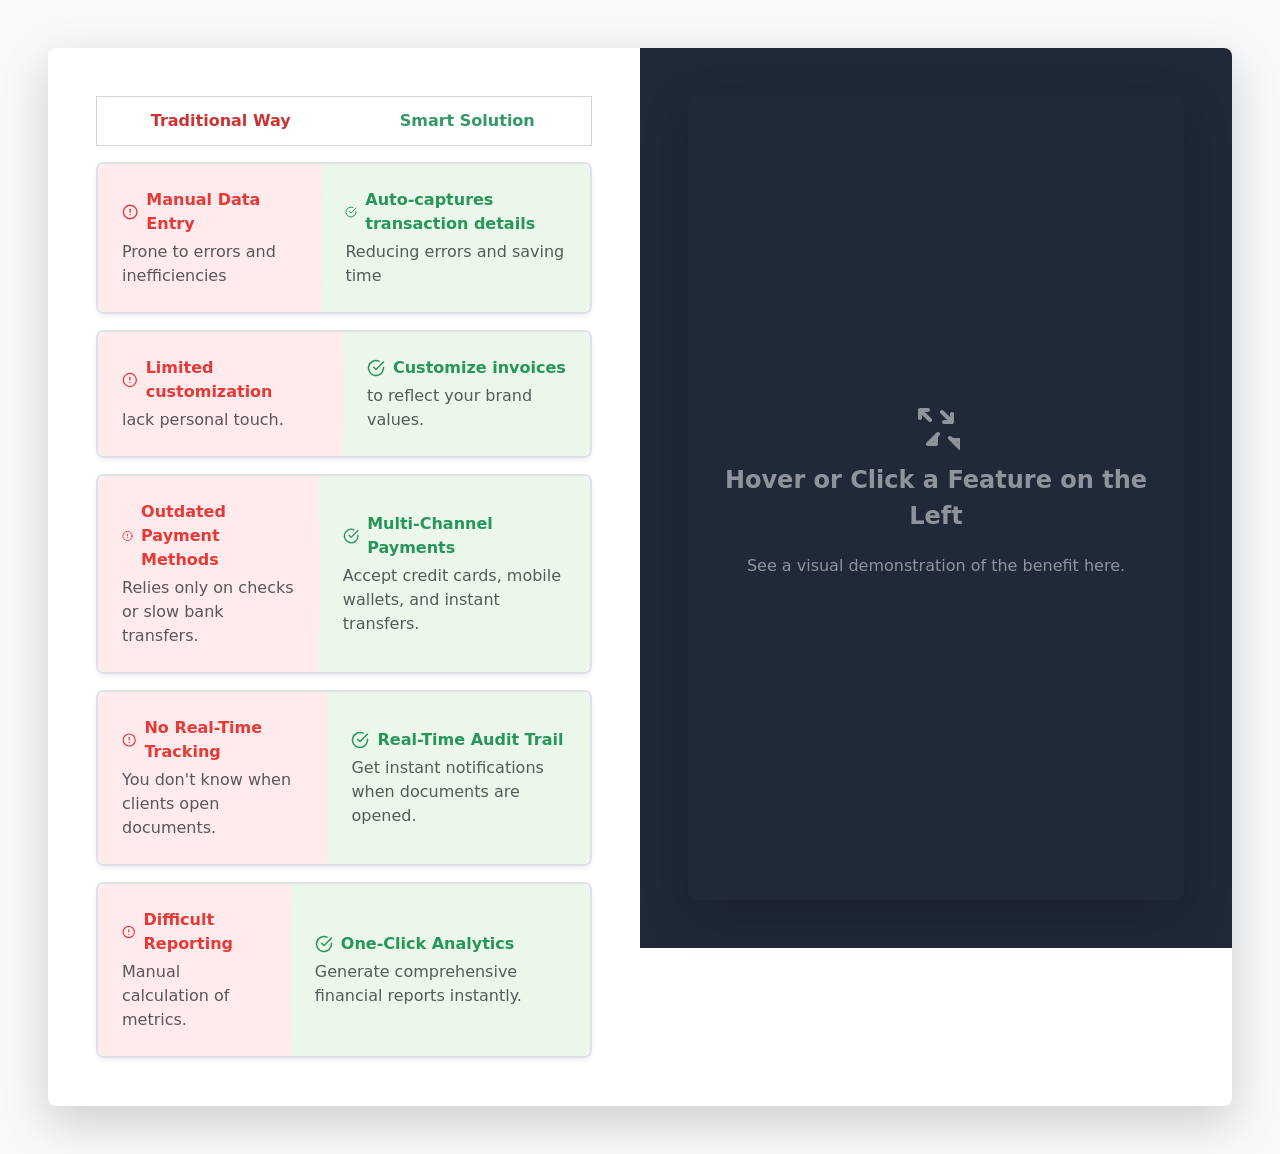
==== test.html @ e19987f1 "Section update" ====
<!DOCTYPE html>
<html lang="en">
<head>
    <meta charset="UTF-8">
    <meta name="viewport" content="width=device-width, initial-scale=1.0">
    <title>Dynamic Feature Comparison Layout (BS5 - Minimized JS)</title>
    <!-- Load Bootstrap 5 CSS -->
    <link href="https://cdn.jsdelivr.net/npm/bootstrap@5.3.3/dist/css/bootstrap.min.css" rel="stylesheet" xintegrity="sha384-QWTKZyjpPEjISv5WaRU9OFeRpok6YctnYmDr5pNlyT2bRjXh0JMhjY6hW+ALEwIH" crossorigin="anonymous">
    
    <style>
        /* Custom Colors & Structure Variables */
        :root {
            --header-red: #CC3333;
            --header-green: #339966;
            --bg-red-light: #FFEBEB; 
            --bg-green-light: #EBF7EB;
            --icon-red: #E83939;
            --icon-green: #289658;
            --dark-bg: #1f2937;
            --light-bg: #f3f4f6;
            --max-width-7xl: 1280px;
            --default-border-color: #d1d5db; /* Gray 300 equivalent */
        }

        /* Applying custom global background and max width */
        body { background-color: var(--light-bg); }
        .max-width-7xl { max-width: var(--max-width-7xl); }
        .bg-dark-bg { background-color: var(--dark-bg) !important; }
        .text-header-red { color: var(--header-red); }
        .text-header-green { color: var(--header-green); }
        .bg-bg-red-light { background-color: var(--bg-red-light) !important; }
        .bg-bg-green-light { background-color: var(--bg-green-light) !important; }
        .icon-small-red { color: var(--icon-red); }
        .icon-small-green { color: var(--icon-green); }

        /* --- Row Item Styling (CSS handles all hover effects) --- */
        .row-item {
            transition: all 0.2s ease-in-out;
            cursor: pointer;
            border-radius: 0.5rem; 
            border-color: var(--default-border-color);
            border-width: 2px !important;
            box-shadow: 0 0.125rem 0.25rem rgba(0, 0, 0, 0.075); /* BS shadow-sm equivalent */
        }

        /* Hover Effect: Border Color and Shadow (Pure CSS) */
        .row-item:hover {
            border-color: var(--hover-color) !important;
            box-shadow: 0 0.5rem 1rem rgba(0, 0, 0, 0.15) !important; /* BS shadow-lg equivalent */
        }

        /* Active State (Managed by JS, but styled by CSS) */
        .row-item.active {
            border-width: 3px !important;
            border-color: var(--active-color) !important;
            z-index: 10;
            position: relative;
            box-shadow: 0 0.5rem 1rem rgba(0, 0, 0, 0.15) !important; /* BS shadow-lg equivalent */
        }

        /* Overrides hover style if the row is already active */
        .row-item.active:hover {
            border-width: 3px !important;
        }
        
        /* Inner Container for the two columns */
        .row-inner-container {
            display: flex;
            width: 100%;
            height: 100%;
            overflow: hidden; 
            border-radius: 0.5rem;
        }

        /* Arrow Divider Logic */
        .traditional-content {
            clip-path: polygon(0 0, calc(100% - 1px) 0, 100% 50%, calc(100% - 1px) 100%, 0 100%);
            margin-right: -1px; 
            z-index: 1; 
            position: relative;
        }
        
        .smart-content {
            z-index: 0;
        }

        /* --- Header Arrow Styling (Replicating row style) --- */
        .header-inner-container {
            display: flex;
            width: 100%;
            border: 1px solid var(--default-border-color);
            overflow: hidden;
            white-space: nowrap;
        }

        .header-traditional-content {
            flex: 1;
            padding: 0.75rem; 
            clip-path: polygon(0 0, calc(100% - 1px) 0, 100% 50%, calc(100% - 1px) 100%, 0 100%);
            margin-right: -1px; 
            z-index: 1; 
            position: relative;
        }

        .header-smart-content {
            flex: 1;
            padding: 0.75rem; 
            z-index: 0;
            position: relative;
        }
        
        /* Image container specific style */
        @media (min-width: 992px) {
            .sticky-lg-top {
                position: sticky;
                top: 0;
            }
        }
    </style>
</head>
<body class="bg-light min-vh-100 p-4 p-sm-5">
    <!-- max-w-7xl is achieved via a custom class -->
    <div id="app" class="max-width-7xl mx-auto bg-white shadow-lg rounded-3 overflow-hidden">
        
        <!-- Main Two-Column Grid (row g-0 removes gutter) -->
        <div class="row g-0">
            
            <!-- Left Column: Comparison Rows -->
            <div id="comparison-list" class="col-lg-6 p-4 p-sm-5 d-flex flex-column gap-3">
                
                <!-- Header Section -->
                <div class="header-wrapper">
                    <div class="header-inner-container">
                        <div class="header-traditional-content bg-white text-header-red fw-bold text-center">Traditional Way</div>
                        <div class="header-smart-content bg-white text-header-green fw-bold text-center">Smart Solution</div>
                    </div>
                </div>

                <!-- Feature Rows (Hardcoded HTML - Minimal JS required) -->
                
                <!-- Row 1: Automation (Green) -->
                <div 
                    class="row-item border border-2 rounded-3 shadow-sm"
                    data-id="1"
                    data-color="#339966"
                    data-img-url="https://placehold.co/800x600/339966/ffffff?text=Feature+1%0A(Automation)"
                    style="--hover-color: #339966;"
                >
                    <div class="row-inner-container">
                        <div class="traditional-content p-4 flex-grow-1 d-flex flex-column justify-content-center bg-bg-red-light">
                            <div class="d-flex align-items-center icon-small-red mb-1">
                                <svg xmlns="http://www.w3.org/2000/svg" width="18" height="18" viewBox="0 0 24 24" fill="none" stroke="currentColor" stroke-width="2" stroke-linecap="round" stroke-linejoin="round" class="me-2"><circle cx="12" cy="12" r="10"/><line x1="12" y1="8" x2="12" y2="12"/><line x1="12" y1="16" x2="12.01" y2="16"/></svg>
                                <span class="fw-bold">Manual Data Entry</span>
                            </div>
                            <p class="text-muted mb-0">Prone to errors and inefficiencies</p>
                        </div>
                        <div class="smart-content p-4 flex-grow-1 d-flex flex-column justify-content-center bg-bg-green-light">
                            <div class="d-flex align-items-center icon-small-green mb-1">
                                <svg xmlns="http://www.w3.org/2000/svg" width="18" height="18" viewBox="0 0 24 24" fill="none" stroke="currentColor" stroke-width="2" stroke-linecap="round" stroke-linejoin="round" class="me-2"><path d="M22 11.08V12a10 10 0 1 1-5.93-9.14"/><path d="M9 11l3 3L22 4"/></svg>
                                <span class="fw-bold">Auto-captures transaction details</span>
                            </div>
                            <p class="text-muted mb-0">Reducing errors and saving time</p>
                        </div>
                    </div>
                </div>

                <!-- Row 2: Customization (Red) -->
                <div 
                    class="row-item border border-2 rounded-3 shadow-sm"
                    data-id="2"
                    data-color="#CC3333"
                    data-img-url="https://placehold.co/800x600/CC3333/ffffff?text=Feature+2%0A(Customization)"
                    style="--hover-color: #CC3333;"
                >
                    <div class="row-inner-container">
                        <div class="traditional-content p-4 flex-grow-1 d-flex flex-column justify-content-center bg-bg-red-light">
                            <div class="d-flex align-items-center icon-small-red mb-1">
                                <svg xmlns="http://www.w3.org/2000/svg" width="18" height="18" viewBox="0 0 24 24" fill="none" stroke="currentColor" stroke-width="2" stroke-linecap="round" stroke-linejoin="round" class="me-2"><circle cx="12" cy="12" r="10"/><line x1="12" y1="8" x2="12" y2="12"/><line x1="12" y1="16" x2="12.01" y2="16"/></svg>
                                <span class="fw-bold">Limited customization</span>
                            </div>
                            <p class="text-muted mb-0">lack personal touch.</p>
                        </div>
                        <div class="smart-content p-4 flex-grow-1 d-flex flex-column justify-content-center bg-bg-green-light">
                            <div class="d-flex align-items-center icon-small-green mb-1">
                                <svg xmlns="http://www.w3.org/2000/svg" width="18" height="18" viewBox="0 0 24 24" fill="none" stroke="currentColor" stroke-width="2" stroke-linecap="round" stroke-linejoin="round" class="me-2"><path d="M22 11.08V12a10 10 0 1 1-5.93-9.14"/><path d="M9 11l3 3L22 4"/></svg>
                                <span class="fw-bold">Customize invoices</span>
                            </div>
                            <p class="text-muted mb-0">to reflect your brand values.</p>
                        </div>
                    </div>
                </div>
                
                <!-- Row 3: Payments (Blue) -->
                <div 
                    class="row-item border border-2 rounded-3 shadow-sm"
                    data-id="3"
                    data-color="#2563eb"
                    data-img-url="https://placehold.co/800x600/2563eb/ffffff?text=Feature+3%0A(Payments)"
                    style="--hover-color: #2563eb;"
                >
                    <div class="row-inner-container">
                        <div class="traditional-content p-4 flex-grow-1 d-flex flex-column justify-content-center bg-bg-red-light">
                            <div class="d-flex align-items-center icon-small-red mb-1">
                                <svg xmlns="http://www.w3.org/2000/svg" width="18" height="18" viewBox="0 0 24 24" fill="none" stroke="currentColor" stroke-width="2" stroke-linecap="round" stroke-linejoin="round" class="me-2"><circle cx="12" cy="12" r="10"/><line x1="12" y1="8" x2="12" y2="12"/><line x1="12" y1="16" x2="12.01" y2="16"/></svg>
                                <span class="fw-bold">Outdated Payment Methods</span>
                            </div>
                            <p class="text-muted mb-0">Relies only on checks or slow bank transfers.</p>
                        </div>
                        <div class="smart-content p-4 flex-grow-1 d-flex flex-column justify-content-center bg-bg-green-light">
                            <div class="d-flex align-items-center icon-small-green mb-1">
                                <svg xmlns="http://www.w3.org/2000/svg" width="18" height="18" viewBox="0 0 24 24" fill="none" stroke="currentColor" stroke-width="2" stroke-linecap="round" stroke-linejoin="round" class="me-2"><path d="M22 11.08V12a10 10 0 1 1-5.93-9.14"/><path d="M9 11l3 3L22 4"/></svg>
                                <span class="fw-bold">Multi-Channel Payments</span>
                            </div>
                            <p class="text-muted mb-0">Accept credit cards, mobile wallets, and instant transfers.</p>
                        </div>
                    </div>
                </div>
                
                <!-- Row 4: Tracking (Amber) -->
                <div 
                    class="row-item border border-2 rounded-3 shadow-sm"
                    data-id="4"
                    data-color="#f59e0b"
                    data-img-url="https://placehold.co/800x600/f59e0b/ffffff?text=Feature+4%0A(Tracking)"
                    style="--hover-color: #f59e0b;"
                >
                    <div class="row-inner-container">
                        <div class="traditional-content p-4 flex-grow-1 d-flex flex-column justify-content-center bg-bg-red-light">
                            <div class="d-flex align-items-center icon-small-red mb-1">
                                <svg xmlns="http://www.w3.org/2000/svg" width="18" height="18" viewBox="0 0 24 24" fill="none" stroke="currentColor" stroke-width="2" stroke-linecap="round" stroke-linejoin="round" class="me-2"><circle cx="12" cy="12" r="10"/><line x1="12" y1="8" x2="12" y2="12"/><line x1="12" y1="16" x2="12.01" y2="16"/></svg>
                                <span class="fw-bold">No Real-Time Tracking</span>
                            </div>
                            <p class="text-muted mb-0">You don't know when clients open documents.</p>
                        </div>
                        <div class="smart-content p-4 flex-grow-1 d-flex flex-column justify-content-center bg-bg-green-light">
                            <div class="d-flex align-items-center icon-small-green mb-1">
                                <svg xmlns="http://www.w3.org/2000/svg" width="18" height="18" viewBox="0 0 24 24" fill="none" stroke="currentColor" stroke-width="2" stroke-linecap="round" stroke-linejoin="round" class="me-2"><path d="M22 11.08V12a10 10 0 1 1-5.93-9.14"/><path d="M9 11l3 3L22 4"/></svg>
                                <span class="fw-bold">Real-Time Audit Trail</span>
                            </div>
                            <p class="text-muted mb-0">Get instant notifications when documents are opened.</p>
                        </div>
                    </div>
                </div>
                
                <!-- Row 5: Reporting (Rose) -->
                <div 
                    class="row-item border border-2 rounded-3 shadow-sm"
                    data-id="5"
                    data-color="#be123c"
                    data-img-url="https://placehold.co/800x600/be123c/ffffff?text=Feature+5%0A(Reporting)"
                    style="--hover-color: #be123c;"
                >
                    <div class="row-inner-container">
                        <div class="traditional-content p-4 flex-grow-1 d-flex flex-column justify-content-center bg-bg-red-light">
                            <div class="d-flex align-items-center icon-small-red mb-1">
                                <svg xmlns="http://www.w3.org/2000/svg" width="18" height="18" viewBox="0 0 24 24" fill="none" stroke="currentColor" stroke-width="2" stroke-linecap="round" stroke-linejoin="round" class="me-2"><circle cx="12" cy="12" r="10"/><line x1="12" y1="8" x2="12" y2="12"/><line x1="12" y1="16" x2="12.01" y2="16"/></svg>
                                <span class="fw-bold">Difficult Reporting</span>
                            </div>
                            <p class="text-muted mb-0">Manual calculation of metrics.</p>
                        </div>
                        <div class="smart-content p-4 flex-grow-1 d-flex flex-column justify-content-center bg-bg-green-light">
                            <div class="d-flex align-items-center icon-small-green mb-1">
                                <svg xmlns="http://www.w3.org/2000/svg" width="18" height="18" viewBox="0 0 24 24" fill="none" stroke="currentColor" stroke-width="2" stroke-linecap="round" stroke-linejoin="round" class="me-2"><path d="M22 11.08V12a10 10 0 1 1-5.93-9.14"/><path d="M9 11l3 3L22 4"/></svg>
                                <span class="fw-bold">One-Click Analytics</span>
                            </div>
                            <p class="text-muted mb-0">Generate comprehensive financial reports instantly.</p>
                        </div>
                    </div>
                </div>

            </div>

            <!-- Right Column: Dynamic Image Display -->
            <div id="image-container" class="col-lg-6 sticky-lg-top" style="height: 400px; min-height: 100vh;">
                <div class="h-100 bg-dark-bg p-4 p-sm-5 d-flex align-items-center justify-content-center">
                    <div id="image-display" class="w-100 h-100 rounded-3 overflow-hidden shadow-lg transition-opacity">
                        <!-- Placeholder content for the initial state -->
                        <div id="initial-message" class="d-flex flex-column align-items-center justify-content-center h-100 text-white-50 text-center p-4">
                            <svg style="width: 3rem; height: 3rem; margin-bottom: 0.75rem;" fill="none" stroke="currentColor" viewBox="0 0 24 24" xmlns="http://www.w3.org/2000/svg"><path stroke-linecap="round" stroke-linejoin="round" stroke-width="2" d="M4 8V4m0 0h4M4 4l5 5m11-3v4m0 0h-4m4 0l-5-5m-3 12v4m0 0H8m0 0l5-5m11 3h-4m4 0v4m0 0l-5-5"></path></svg>
                            <p class="fs-4 fw-semibold">Hover or Click a Feature on the Left</p>
                            <p class="fs-6 mt-1">See a visual demonstration of the benefit here.</p>
                        </div>
                        <!-- The dynamic image element -->
                        <img id="dynamic-image" src="" alt="Feature Visualization" class="w-100 h-100 object-fit-cover d-none" onerror="this.onerror=null;this.src='https://placehold.co/800x600/374151/ffffff?text=Image+Not+Found'">
                    </div>
                </div>
            </div>
            
        </div>
    </div>

    <!-- Load Bootstrap 5 JS Bundle -->
    <script src="https://cdn.jsdelivr.net/npm/bootstrap@5.3.3/dist/js/bootstrap.bundle.min.js" xintegrity="sha384-YvpcrYf0tY3lHB60NNkmXc5s9fDVZLESaAA55NDzOxhy9GkcIdslK1eN7N6jIeHz" crossorigin="anonymous"></script>

    <script>
        // Minimal JavaScript to handle the cross-column persistent state (Click)
        const rowItems = document.querySelectorAll('.row-item');
        const dynamicImage = document.getElementById('dynamic-image');
        const initialMessage = document.getElementById('initial-message');
        let activeRowId = null; 

        // Function to update the row styles and the image display
        function updateState(id) {
            rowItems.forEach(row => {
                const rowId = row.getAttribute('data-id');
                const rowColor = row.getAttribute('data-color');
                
                if (rowId == id) {
                    // Set active state for the clicked row
                    row.classList.toggle('active');
                    
                    // Update activeRowId and the image based on the toggle result
                    if (row.classList.contains('active')) {
                        activeRowId = rowId;
                        row.style.setProperty('--active-color', rowColor);
                        
                        initialMessage.classList.add('d-none');
                        dynamicImage.classList.remove('d-none');
                        dynamicImage.src = row.getAttribute('data-img-url');
                    } else {
                        // Deactivate state
                        activeRowId = null;
                        row.style.setProperty('--active-color', 'var(--default-border-color)'); // Reset hover color
                        
                        initialMessage.classList.remove('d-none');
                        dynamicImage.classList.add('d-none');
                    }
                } else {
                    // Ensure all other rows are inactive
                    row.classList.remove('active');
                    row.style.setProperty('--active-color', 'var(--default-border-color)');
                }
            });
        }
        
        // Function to handle click events
        rowItems.forEach(row => {
            row.addEventListener('click', () => {
                const id = row.getAttribute('data-id');
                // The current ID being clicked might be the one that is already active
                // To toggle: we pass the ID and let updateState handle the logic.
                updateState(id);
            });
        });

        // Initialization (runs once on load)
        window.onload = () => {
            initialMessage.classList.remove('d-none');
            dynamicImage.classList.add('d-none');
        };

    </script>
</body>
</html>
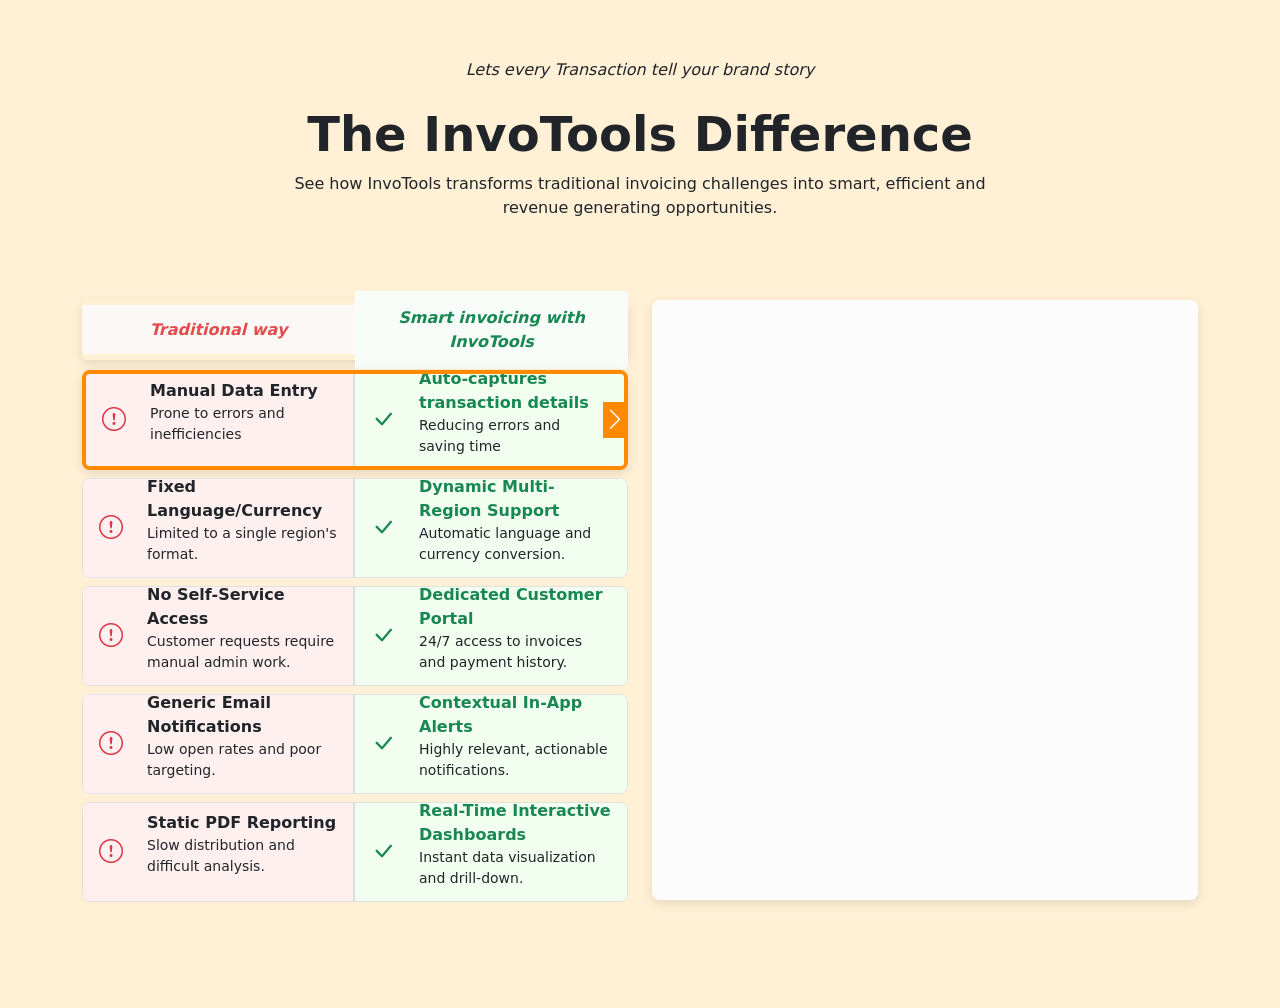
==== commit 3ad72c24: "Css and section changes" ====
--- a/test.html
+++ b/test.html
@@ -1,354 +1,430 @@
 <!DOCTYPE html>
 <html lang="en">
+
 <head>
     <meta charset="UTF-8">
     <meta name="viewport" content="width=device-width, initial-scale=1.0">
     <title>Dynamic Feature Comparison Layout (BS5 - Minimized JS)</title>
-    <!-- Load Bootstrap 5 CSS -->
-    <link href="https://cdn.jsdelivr.net/npm/bootstrap@5.3.3/dist/css/bootstrap.min.css" rel="stylesheet" xintegrity="sha384-QWTKZyjpPEjISv5WaRU9OFeRpok6YctnYmDr5pNlyT2bRjXh0JMhjY6hW+ALEwIH" crossorigin="anonymous">
-    
+    <link href="https://cdn.jsdelivr.net/npm/bootstrap@5.3.3/dist/css/bootstrap.min.css" rel="stylesheet"
+        crossorigin="anonymous">
+    <link rel="stylesheet" href="https://cdn.jsdelivr.net/npm/bootstrap-icons@1.11.3/font/bootstrap-icons.min.css">
+
     <style>
-        /* Custom Colors & Structure Variables */
-        :root {
-            --header-red: #CC3333;
-            --header-green: #339966;
-            --bg-red-light: #FFEBEB; 
-            --bg-green-light: #EBF7EB;
-            --icon-red: #E83939;
-            --icon-green: #289658;
-            --dark-bg: #1f2937;
-            --light-bg: #f3f4f6;
-            --max-width-7xl: 1280px;
-            --default-border-color: #d1d5db; /* Gray 300 equivalent */
-        }
-
-        /* Applying custom global background and max width */
-        body { background-color: var(--light-bg); }
-        .max-width-7xl { max-width: var(--max-width-7xl); }
-        .bg-dark-bg { background-color: var(--dark-bg) !important; }
-        .text-header-red { color: var(--header-red); }
-        .text-header-green { color: var(--header-green); }
-        .bg-bg-red-light { background-color: var(--bg-red-light) !important; }
-        .bg-bg-green-light { background-color: var(--bg-green-light) !important; }
-        .icon-small-red { color: var(--icon-red); }
-        .icon-small-green { color: var(--icon-green); }
-
-        /* --- Row Item Styling (CSS handles all hover effects) --- */
-        .row-item {
+        /* Custom CSS for the Interactive Showcase */
+
+        .wrapper-bg {
+            background-color: #fff0d6;
+            padding: 50px 0px;
+        }
+
+        .comparison-heading {
+            width: 100%;
+            height: 60px;
+            display: flex;
+            align-items: center;
+            border-radius: 5px;
+            margin-bottom: 10px;
+            box-shadow: 0 4px 12px rgba(0, 0, 0, 0.1);
+        }
+
+
+
+
+        .comparison-heading h6,
+        .comparison-heading-child {
+            flex-basis: 50%;
+            padding: 15px 20px;
+            margin-bottom: 0 !important;
+            text-align: center;
+        }
+
+        .comparison-heading h6 {
+            background-color: #fcf8f6;
+            color: #e34c4d !important;
+            border-top-left-radius: 4px;
+            border-bottom-left-radius: 4px;
+            border-right: none;
+        }
+
+        .comparison-heading-child {
+            background-color: #f7fcf8;
+            color: #4b8b42;
+            float: none;
+            border-top-right-radius: 4px;
+            border-bottom-right-radius: 4px;
+            border-left: none;
+        }
+
+        /* Base feature item is the single comparison row */
+        .feature-item {
+            /* ... (other properties like border, overflow, etc.) ... */
+            cursor: pointer;
             transition: all 0.2s ease-in-out;
-            cursor: pointer;
-            border-radius: 0.5rem; 
-            border-color: var(--default-border-color);
-            border-width: 2px !important;
-            box-shadow: 0 0.125rem 0.25rem rgba(0, 0, 0, 0.075); /* BS shadow-sm equivalent */
-        }
-
-        /* Hover Effect: Border Color and Shadow (Pure CSS) */
-        .row-item:hover {
-            border-color: var(--hover-color) !important;
-            box-shadow: 0 0.5rem 1rem rgba(0, 0, 0, 0.15) !important; /* BS shadow-lg equivalent */
-        }
-
-        /* Active State (Managed by JS, but styled by CSS) */
-        .row-item.active {
-            border-width: 3px !important;
-            border-color: var(--active-color) !important;
+            margin-bottom: 0.5rem;
+            position: relative;
+            padding: 0;
+            border: 1px solid #e1e1e1;
+            border-radius: 0.5rem;
+            overflow: hidden;
+            background-color: #fff;
+            display: flex;
+            max-height: 100px !important;
+
+        }
+
+        /* Hover and Active State (Applies border to the whole item) */
+        .feature-item:hover,
+        .feature-item.active {
+
+            border: 4px solid #ff8a00;
+            box-shadow: 0 0 10px rgba(0, 0, 0, 0.08);
+            width: 100% !important;
+            box-shadow: 0 4px 12px rgba(0, 0, 0, 0.1);
+        }
+
+        /* --- COMPARISON HALVES STYLES --- */
+
+        /* The left (Traditional) side (50% width) */
+        .comparison-side-left {
+            flex-grow: 1;
+            /* Takes up 50% */
+            width: 50%;
+            padding: 1.5rem 1rem;
+            background-color: #fff0f0;
+            /* Light red/pinkish background */
+            border-right: 2px solid #ddd;
+            /* Simple vertical divider */
+            position: relative;
             z-index: 10;
+        }
+
+        /* The right (Smart) side (50% width) */
+        .comparison-side-right {
+            flex-grow: 1;
+            /* Takes up 50% */
+            width: 50%;
+            padding: 1.5rem 1rem;
+            background-color: #f2fff0;
+            /* Light green background */
             position: relative;
-            box-shadow: 0 0.5rem 1rem rgba(0, 0, 0, 0.15) !important; /* BS shadow-lg equivalent */
-        }
-
-        /* Overrides hover style if the row is already active */
-        .row-item.active:hover {
-            border-width: 3px !important;
-        }
-        
-        /* Inner Container for the two columns */
-        .row-inner-container {
-            display: flex;
+        }
+
+        /* --- ICON AND TEXT STYLES --- */
+
+        /* Icon container for the left side (Traditional) */
+        .left-icon {
+            position: absolute;
+            top: 50%;
+            left: 1rem;
+            transform: translateY(-50%);
+            font-size: 1.5rem;
+            color: #dc3545;
+            /* Red warning color */
+        }
+
+        /* Icon container for the right side (Smart) */
+        .right-icon {
+            position: absolute;
+            top: 50%;
+            left: 1rem;
+            transform: translateY(-50%);
+            font-size: 1.5rem;
+            color: #198754;
+            /* Green success color */
+        }
+
+
+        .content-text {
+            padding-left: 3rem;
+        }
+
+
+        .feature-item .arrow-icon {
+            position: absolute;
+            right: -3px;
+            top: 50%;
+            transform: translateY(-50%);
+            color: #ff8a00;
+            opacity: 0;
+            transition: opacity 0.2s ease-in-out;
+            pointer-events: none;
+            z-index: 20;
+            background-color: #ff8a00;
+            color: #fff;
+        }
+
+        .feature-item.active .arrow-icon {
+            opacity: 1;
+        }
+
+        /* Styles for the Image Display Container */
+        .image-container {
+            height: 600px;
+            background-color: #fcfcfc;
+            border-radius: 0.5rem;
+            overflow: hidden;
+            position: relative;
+            box-shadow: 0 4px 12px rgba(0, 0, 0, 0.1);
+        }
+
+        .showcase-image {
             width: 100%;
             height: 100%;
-            overflow: hidden; 
-            border-radius: 0.5rem;
-        }
-
-        /* Arrow Divider Logic */
-        .traditional-content {
-            clip-path: polygon(0 0, calc(100% - 1px) 0, 100% 50%, calc(100% - 1px) 100%, 0 100%);
-            margin-right: -1px; 
-            z-index: 1; 
-            position: relative;
-        }
-        
-        .smart-content {
-            z-index: 0;
-        }
-
-        /* --- Header Arrow Styling (Replicating row style) --- */
-        .header-inner-container {
-            display: flex;
-            width: 100%;
-            border: 1px solid var(--default-border-color);
-            overflow: hidden;
-            white-space: nowrap;
-        }
-
-        .header-traditional-content {
-            flex: 1;
-            padding: 0.75rem; 
-            clip-path: polygon(0 0, calc(100% - 1px) 0, 100% 50%, calc(100% - 1px) 100%, 0 100%);
-            margin-right: -1px; 
-            z-index: 1; 
-            position: relative;
-        }
-
-        .header-smart-content {
-            flex: 1;
-            padding: 0.75rem; 
-            z-index: 0;
-            position: relative;
-        }
-        
-        /* Image container specific style */
-        @media (min-width: 992px) {
-            .sticky-lg-top {
-                position: sticky;
-                top: 0;
+            object-fit: cover;
+            position: absolute;
+            top: 0;
+            left: 0;
+            opacity: 0;
+            transition: opacity 0.3s ease-in-out;
+        }
+
+        .showcase-image.active {
+            opacity: 1;
+        }
+
+        @media (max-width: 567.98px) {
+
+            .image-container {
+                display: none !important;
             }
+
+            .comparison-heading .comparison-heading-child {
+                max-height: 20vh !important;
+
+            }
+
+            .feature-item.active {
+                display: flex;
+                flex-direction: column;
+
+                align-items: flex-start !important;
+                padding: 15px;
+            }
+
+
         }
     </style>
 </head>
-<body class="bg-light min-vh-100 p-4 p-sm-5">
-    <!-- max-w-7xl is achieved via a custom class -->
-    <div id="app" class="max-width-7xl mx-auto bg-white shadow-lg rounded-3 overflow-hidden">
-        
-        <!-- Main Two-Column Grid (row g-0 removes gutter) -->
-        <div class="row g-0">
-            
-            <!-- Left Column: Comparison Rows -->
-            <div id="comparison-list" class="col-lg-6 p-4 p-sm-5 d-flex flex-column gap-3">
-                
-                <!-- Header Section -->
-                <div class="header-wrapper">
-                    <div class="header-inner-container">
-                        <div class="header-traditional-content bg-white text-header-red fw-bold text-center">Traditional Way</div>
-                        <div class="header-smart-content bg-white text-header-green fw-bold text-center">Smart Solution</div>
-                    </div>
+
+<body>
+    <div class="wrapper-bg">
+        <div class="row justify-content-center">
+            <div class="col-12 col-lg-10 text-center mb-3">
+                <span class="custom-badge-top p-2 rounded-1 d-inline-block mb-3 fst-italic">Lets every Transaction tell
+                    your brand story</span>
+                <h1 class="display-5 fw-bold">The InvoTools Difference</h1>
+                <p class="col-lg-8 mx-auto">
+                    See how InvoTools transforms traditional invoicing challenges into smart, efficient and revenue
+                    generating opportunities.
+                </p>
+            </div>
+        </div>
+        <div class="container my-5">
+            <div class="row">
+                <div class="col-md-6">
+                    <div class="comparison-heading d-flex align-items-center">
+                        <h6 class="mb-4 fw-bold mb-0 text-danger fst-italic">Traditional way</h6>
+                        <div class="comparison-heading-child text-success mb-0 fw-bold fst-italic">Smart invoicing with
+                            InvoTools</div>
+                    </div>
+
+                    <div class="feature-item active d-flex align-items-center" data-image="img/invoice-preview.png">
+                        <div class="comparison-side-left">
+                            <span class="left-icon fs-4">
+                                <i class="bi bi-exclamation-circle"></i>
+                            </span>
+                            <div class="content-text">
+                                <p class="fw-semibold mb-0">Manual Data Entry</p>
+                                <p class="small">Prone to errors and inefficiencies</p>
+                            </div>
+                        </div>
+
+                        <div class="comparison-side-right">
+                            <span class="right-icon fs-4">
+                                <i class="bi bi-check-lg"></i>
+                            </span>
+                            <div class="content-text">
+                                <p class="fw-semibold mb-0 text-success d-flex align-items-center">Auto-captures
+                                    transaction details</p>
+                                <p class="small d-flex align-items-center">Reducing errors and saving time</p>
+                            </div>
+                        </div>
+
+                        <span class="arrow-icon fs-4"><i class="bi bi-chevron-right"></i></span>
+                    </div>
+
+                    <div class="feature-item d-flex align-items-center" data-image="img/language-config.png">
+                        <div class="comparison-side-left">
+                            <span class="left-icon fs-4">
+                                <i class="bi bi-exclamation-circle"></i>
+                            </span>
+                            <div class="content-text">
+                                <p class="fw-semibold mb-0">Fixed Language/Currency</p>
+                                <p class="small">Limited to a single region's format.</p>
+                            </div>
+                        </div>
+
+                        <div class="comparison-side-right">
+                            <span class="right-icon fs-4">
+                                <i class="bi bi-check-lg"></i>
+                            </span>
+                            <div class="content-text">
+                                <p class="fw-semibold mb-0 text-success">Dynamic Multi-Region Support</p>
+                                <p class="small">Automatic language and currency conversion.</p>
+                            </div>
+                        </div>
+
+                        <span class="arrow-icon fs-4"><i class="bi bi-chevron-right"></i></span>
+                    </div>
+
+                    <div class="feature-item d-flex align-items-center" data-image="img/customer-portal.png">
+                        <div class="comparison-side-left">
+                            <span class="left-icon fs-4">
+                                <i class="bi bi-exclamation-circle"></i>
+                            </span>
+                            <div class="content-text">
+                                <p class="fw-semibold mb-0">No Self-Service Access</p>
+                                <p class="small">Customer requests require manual admin work.</p>
+                            </div>
+                        </div>
+
+                        <div class="comparison-side-right">
+                            <span class="right-icon fs-4">
+                                <i class="bi bi-check-lg"></i>
+                            </span>
+                            <div class="content-text">
+                                <p class="fw-semibold mb-0 text-success">Dedicated Customer Portal</p>
+                                <p class="small">24/7 access to invoices and payment history.</p>
+                            </div>
+                        </div>
+
+                        <span class="arrow-icon fs-4"><i class="bi bi-chevron-right"></i></span>
+                    </div>
+
+                    <div class="feature-item d-flex align-items-center" data-image="img/popup-config.png">
+                        <div class="comparison-side-left">
+                            <span class="left-icon fs-4">
+                                <i class="bi bi-exclamation-circle"></i>
+                            </span>
+                            <div class="content-text">
+                                <p class="fw-semibold mb-0">Generic Email Notifications</p>
+                                <p class="small">Low open rates and poor targeting.</p>
+                            </div>
+                        </div>
+
+                        <div class="comparison-side-right">
+                            <span class="right-icon fs-4">
+                                <i class="bi bi-check-lg"></i>
+                            </span>
+                            <div class="content-text">
+                                <p class="fw-semibold mb-0 text-success">Contextual In-App Alerts</p>
+                                <p class="small">Highly relevant, actionable notifications.</p>
+                            </div>
+                        </div>
+
+                        <span class="arrow-icon fs-4"><i class="bi bi-chevron-right"></i></span>
+                    </div>
+
+                    <div class="feature-item d-flex align-items-center" data-image="img/report-view.png">
+                        <div class="comparison-side-left">
+                            <span class="left-icon fs-4">
+                                <i class="bi bi-exclamation-circle"></i>
+                            </span>
+                            <div class="content-text">
+                                <p class="fw-semibold mb-0">Static PDF Reporting</p>
+                                <p class="small">Slow distribution and difficult analysis.</p>
+                            </div>
+                        </div>
+
+                        <div class="comparison-side-right">
+                            <span class="right-icon fs-4">
+                                <i class="bi bi-check-lg"></i>
+                            </span>
+                            <div class="content-text">
+                                <p class="fw-semibold mb-0 text-success">Real-Time Interactive Dashboards</p>
+                                <p class="small">Instant data visualization and drill-down.</p>
+                            </div>
+                        </div>
+
+                        <span class="arrow-icon fs-4"><i class="bi bi-chevron-right"></i></span>
+                    </div>
+
                 </div>
 
-                <!-- Feature Rows (Hardcoded HTML - Minimal JS required) -->
-                
-                <!-- Row 1: Automation (Green) -->
-                <div 
-                    class="row-item border border-2 rounded-3 shadow-sm"
-                    data-id="1"
-                    data-color="#339966"
-                    data-img-url="https://placehold.co/800x600/339966/ffffff?text=Feature+1%0A(Automation)"
-                    style="--hover-color: #339966;"
-                >
-                    <div class="row-inner-container">
-                        <div class="traditional-content p-4 flex-grow-1 d-flex flex-column justify-content-center bg-bg-red-light">
-                            <div class="d-flex align-items-center icon-small-red mb-1">
-                                <svg xmlns="http://www.w3.org/2000/svg" width="18" height="18" viewBox="0 0 24 24" fill="none" stroke="currentColor" stroke-width="2" stroke-linecap="round" stroke-linejoin="round" class="me-2"><circle cx="12" cy="12" r="10"/><line x1="12" y1="8" x2="12" y2="12"/><line x1="12" y1="16" x2="12.01" y2="16"/></svg>
-                                <span class="fw-bold">Manual Data Entry</span>
-                            </div>
-                            <p class="text-muted mb-0">Prone to errors and inefficiencies</p>
-                        </div>
-                        <div class="smart-content p-4 flex-grow-1 d-flex flex-column justify-content-center bg-bg-green-light">
-                            <div class="d-flex align-items-center icon-small-green mb-1">
-                                <svg xmlns="http://www.w3.org/2000/svg" width="18" height="18" viewBox="0 0 24 24" fill="none" stroke="currentColor" stroke-width="2" stroke-linecap="round" stroke-linejoin="round" class="me-2"><path d="M22 11.08V12a10 10 0 1 1-5.93-9.14"/><path d="M9 11l3 3L22 4"/></svg>
-                                <span class="fw-bold">Auto-captures transaction details</span>
-                            </div>
-                            <p class="text-muted mb-0">Reducing errors and saving time</p>
-                        </div>
-                    </div>
-                </div>
-
-                <!-- Row 2: Customization (Red) -->
-                <div 
-                    class="row-item border border-2 rounded-3 shadow-sm"
-                    data-id="2"
-                    data-color="#CC3333"
-                    data-img-url="https://placehold.co/800x600/CC3333/ffffff?text=Feature+2%0A(Customization)"
-                    style="--hover-color: #CC3333;"
-                >
-                    <div class="row-inner-container">
-                        <div class="traditional-content p-4 flex-grow-1 d-flex flex-column justify-content-center bg-bg-red-light">
-                            <div class="d-flex align-items-center icon-small-red mb-1">
-                                <svg xmlns="http://www.w3.org/2000/svg" width="18" height="18" viewBox="0 0 24 24" fill="none" stroke="currentColor" stroke-width="2" stroke-linecap="round" stroke-linejoin="round" class="me-2"><circle cx="12" cy="12" r="10"/><line x1="12" y1="8" x2="12" y2="12"/><line x1="12" y1="16" x2="12.01" y2="16"/></svg>
-                                <span class="fw-bold">Limited customization</span>
-                            </div>
-                            <p class="text-muted mb-0">lack personal touch.</p>
-                        </div>
-                        <div class="smart-content p-4 flex-grow-1 d-flex flex-column justify-content-center bg-bg-green-light">
-                            <div class="d-flex align-items-center icon-small-green mb-1">
-                                <svg xmlns="http://www.w3.org/2000/svg" width="18" height="18" viewBox="0 0 24 24" fill="none" stroke="currentColor" stroke-width="2" stroke-linecap="round" stroke-linejoin="round" class="me-2"><path d="M22 11.08V12a10 10 0 1 1-5.93-9.14"/><path d="M9 11l3 3L22 4"/></svg>
-                                <span class="fw-bold">Customize invoices</span>
-                            </div>
-                            <p class="text-muted mb-0">to reflect your brand values.</p>
-                        </div>
-                    </div>
-                </div>
-                
-                <!-- Row 3: Payments (Blue) -->
-                <div 
-                    class="row-item border border-2 rounded-3 shadow-sm"
-                    data-id="3"
-                    data-color="#2563eb"
-                    data-img-url="https://placehold.co/800x600/2563eb/ffffff?text=Feature+3%0A(Payments)"
-                    style="--hover-color: #2563eb;"
-                >
-                    <div class="row-inner-container">
-                        <div class="traditional-content p-4 flex-grow-1 d-flex flex-column justify-content-center bg-bg-red-light">
-                            <div class="d-flex align-items-center icon-small-red mb-1">
-                                <svg xmlns="http://www.w3.org/2000/svg" width="18" height="18" viewBox="0 0 24 24" fill="none" stroke="currentColor" stroke-width="2" stroke-linecap="round" stroke-linejoin="round" class="me-2"><circle cx="12" cy="12" r="10"/><line x1="12" y1="8" x2="12" y2="12"/><line x1="12" y1="16" x2="12.01" y2="16"/></svg>
-                                <span class="fw-bold">Outdated Payment Methods</span>
-                            </div>
-                            <p class="text-muted mb-0">Relies only on checks or slow bank transfers.</p>
-                        </div>
-                        <div class="smart-content p-4 flex-grow-1 d-flex flex-column justify-content-center bg-bg-green-light">
-                            <div class="d-flex align-items-center icon-small-green mb-1">
-                                <svg xmlns="http://www.w3.org/2000/svg" width="18" height="18" viewBox="0 0 24 24" fill="none" stroke="currentColor" stroke-width="2" stroke-linecap="round" stroke-linejoin="round" class="me-2"><path d="M22 11.08V12a10 10 0 1 1-5.93-9.14"/><path d="M9 11l3 3L22 4"/></svg>
-                                <span class="fw-bold">Multi-Channel Payments</span>
-                            </div>
-                            <p class="text-muted mb-0">Accept credit cards, mobile wallets, and instant transfers.</p>
-                        </div>
-                    </div>
-                </div>
-                
-                <!-- Row 4: Tracking (Amber) -->
-                <div 
-                    class="row-item border border-2 rounded-3 shadow-sm"
-                    data-id="4"
-                    data-color="#f59e0b"
-                    data-img-url="https://placehold.co/800x600/f59e0b/ffffff?text=Feature+4%0A(Tracking)"
-                    style="--hover-color: #f59e0b;"
-                >
-                    <div class="row-inner-container">
-                        <div class="traditional-content p-4 flex-grow-1 d-flex flex-column justify-content-center bg-bg-red-light">
-                            <div class="d-flex align-items-center icon-small-red mb-1">
-                                <svg xmlns="http://www.w3.org/2000/svg" width="18" height="18" viewBox="0 0 24 24" fill="none" stroke="currentColor" stroke-width="2" stroke-linecap="round" stroke-linejoin="round" class="me-2"><circle cx="12" cy="12" r="10"/><line x1="12" y1="8" x2="12" y2="12"/><line x1="12" y1="16" x2="12.01" y2="16"/></svg>
-                                <span class="fw-bold">No Real-Time Tracking</span>
-                            </div>
-                            <p class="text-muted mb-0">You don't know when clients open documents.</p>
-                        </div>
-                        <div class="smart-content p-4 flex-grow-1 d-flex flex-column justify-content-center bg-bg-green-light">
-                            <div class="d-flex align-items-center icon-small-green mb-1">
-                                <svg xmlns="http://www.w3.org/2000/svg" width="18" height="18" viewBox="0 0 24 24" fill="none" stroke="currentColor" stroke-width="2" stroke-linecap="round" stroke-linejoin="round" class="me-2"><path d="M22 11.08V12a10 10 0 1 1-5.93-9.14"/><path d="M9 11l3 3L22 4"/></svg>
-                                <span class="fw-bold">Real-Time Audit Trail</span>
-                            </div>
-                            <p class="text-muted mb-0">Get instant notifications when documents are opened.</p>
-                        </div>
-                    </div>
-                </div>
-                
-                <!-- Row 5: Reporting (Rose) -->
-                <div 
-                    class="row-item border border-2 rounded-3 shadow-sm"
-                    data-id="5"
-                    data-color="#be123c"
-                    data-img-url="https://placehold.co/800x600/be123c/ffffff?text=Feature+5%0A(Reporting)"
-                    style="--hover-color: #be123c;"
-                >
-                    <div class="row-inner-container">
-                        <div class="traditional-content p-4 flex-grow-1 d-flex flex-column justify-content-center bg-bg-red-light">
-                            <div class="d-flex align-items-center icon-small-red mb-1">
-                                <svg xmlns="http://www.w3.org/2000/svg" width="18" height="18" viewBox="0 0 24 24" fill="none" stroke="currentColor" stroke-width="2" stroke-linecap="round" stroke-linejoin="round" class="me-2"><circle cx="12" cy="12" r="10"/><line x1="12" y1="8" x2="12" y2="12"/><line x1="12" y1="16" x2="12.01" y2="16"/></svg>
-                                <span class="fw-bold">Difficult Reporting</span>
-                            </div>
-                            <p class="text-muted mb-0">Manual calculation of metrics.</p>
-                        </div>
-                        <div class="smart-content p-4 flex-grow-1 d-flex flex-column justify-content-center bg-bg-green-light">
-                            <div class="d-flex align-items-center icon-small-green mb-1">
-                                <svg xmlns="http://www.w3.org/2000/svg" width="18" height="18" viewBox="0 0 24 24" fill="none" stroke="currentColor" stroke-width="2" stroke-linecap="round" stroke-linejoin="round" class="me-2"><path d="M22 11.08V12a10 10 0 1 1-5.93-9.14"/><path d="M9 11l3 3L22 4"/></svg>
-                                <span class="fw-bold">One-Click Analytics</span>
-                            </div>
-                            <p class="text-muted mb-0">Generate comprehensive financial reports instantly.</p>
-                        </div>
-                    </div>
-                </div>
-
-            </div>
-
-            <!-- Right Column: Dynamic Image Display -->
-            <div id="image-container" class="col-lg-6 sticky-lg-top" style="height: 400px; min-height: 100vh;">
-                <div class="h-100 bg-dark-bg p-4 p-sm-5 d-flex align-items-center justify-content-center">
-                    <div id="image-display" class="w-100 h-100 rounded-3 overflow-hidden shadow-lg transition-opacity">
-                        <!-- Placeholder content for the initial state -->
-                        <div id="initial-message" class="d-flex flex-column align-items-center justify-content-center h-100 text-white-50 text-center p-4">
-                            <svg style="width: 3rem; height: 3rem; margin-bottom: 0.75rem;" fill="none" stroke="currentColor" viewBox="0 0 24 24" xmlns="http://www.w3.org/2000/svg"><path stroke-linecap="round" stroke-linejoin="round" stroke-width="2" d="M4 8V4m0 0h4M4 4l5 5m11-3v4m0 0h-4m4 0l-5-5m-3 12v4m0 0H8m0 0l5-5m11 3h-4m4 0v4m0 0l-5-5"></path></svg>
-                            <p class="fs-4 fw-semibold">Hover or Click a Feature on the Left</p>
-                            <p class="fs-6 mt-1">See a visual demonstration of the benefit here.</p>
-                        </div>
-                        <!-- The dynamic image element -->
-                        <img id="dynamic-image" src="" alt="Feature Visualization" class="w-100 h-100 object-fit-cover d-none" onerror="this.onerror=null;this.src='https://placehold.co/800x600/374151/ffffff?text=Image+Not+Found'">
+                <div class="col-md-6 mt-0">
+                    <div id="image-showcase" class="image-container">
+                        <img src="./assets/images/251/Marketplace-image.png" alt="Invoice Preview"
+                            class="showcase-image" id="invoice-preview-img">
+
+                        <img src="img/language-config.png" alt="Language Configuration" class="showcase-image"
+                            id="language-config-img">
+
+                        <img src="img/customer-portal.png" alt="Customer Portal" class="showcase-image"
+                            id="customer-portal-img">
+
+                        <img src="img/popup-config.png" alt="Popup Configuration" class="showcase-image"
+                            id="popup-config-img">
+
+                        <img src="./assets/images/receipt.png" alt="Report View" class="showcase-image"
+                            id="report-view-img">
                     </div>
                 </div>
             </div>
-            
         </div>
     </div>
 
-    <!-- Load Bootstrap 5 JS Bundle -->
-    <script src="https://cdn.jsdelivr.net/npm/bootstrap@5.3.3/dist/js/bootstrap.bundle.min.js" xintegrity="sha384-YvpcrYf0tY3lHB60NNkmXc5s9fDVZLESaAA55NDzOxhy9GkcIdslK1eN7N6jIeHz" crossorigin="anonymous"></script>
-
     <script>
-        // Minimal JavaScript to handle the cross-column persistent state (Click)
-        const rowItems = document.querySelectorAll('.row-item');
-        const dynamicImage = document.getElementById('dynamic-image');
-        const initialMessage = document.getElementById('initial-message');
-        let activeRowId = null; 
-
-        // Function to update the row styles and the image display
-        function updateState(id) {
-            rowItems.forEach(row => {
-                const rowId = row.getAttribute('data-id');
-                const rowColor = row.getAttribute('data-color');
-                
-                if (rowId == id) {
-                    // Set active state for the clicked row
-                    row.classList.toggle('active');
-                    
-                    // Update activeRowId and the image based on the toggle result
-                    if (row.classList.contains('active')) {
-                        activeRowId = rowId;
-                        row.style.setProperty('--active-color', rowColor);
-                        
-                        initialMessage.classList.add('d-none');
-                        dynamicImage.classList.remove('d-none');
-                        dynamicImage.src = row.getAttribute('data-img-url');
-                    } else {
-                        // Deactivate state
-                        activeRowId = null;
-                        row.style.setProperty('--active-color', 'var(--default-border-color)'); // Reset hover color
-                        
-                        initialMessage.classList.remove('d-none');
-                        dynamicImage.classList.add('d-none');
+        document.addEventListener('DOMContentLoaded', function () {
+            const featureItems = document.querySelectorAll('.feature-item');
+            const showcaseImages = document.querySelectorAll('.showcase-image');
+
+            /**
+             * Sets the active state for the clicked feature item and its corresponding image.
+             * @param {HTMLElement} activeItem - The feature-item element to activate.
+             */
+            function setActiveState(activeItem) {
+                // 1. Remove 'active' class from all feature items and add it to the clicked item
+                featureItems.forEach(i => i.classList.remove('active'));
+                activeItem.classList.add('active');
+
+                // 2. Get the target image ID from the data attribute
+                const targetImageId = activeItem.getAttribute('data-image-id');
+
+                // 3. Hide all images and show only the image that matches the target ID
+                showcaseImages.forEach(img => {
+                    img.classList.remove('active'); // Hide all
+
+                    if (img.id === targetImageId) {
+                        img.classList.add('active'); // Show target
                     }
-                } else {
-                    // Ensure all other rows are inactive
-                    row.classList.remove('active');
-                    row.style.setProperty('--active-color', 'var(--default-border-color)');
-                }
+                });
+            }
+
+            // --- Initialization ---
+            // 1. Set the initial active state to the first item on page load
+            if (featureItems.length > 0) {
+                setActiveState(featureItems[0]);
+            }
+
+
+            // --- Event Listeners ---
+            featureItems.forEach(item => {
+                // Desktop: Hover state
+                item.addEventListener('mouseenter', function () {
+                    setActiveState(this);
+                });
+
+                // Tablet/Mobile: Click/Tap state (Fixes your issue)
+                item.addEventListener('click', function (e) {
+                    // Prevent default navigation if the row contained a link, though unlikely here
+                    e.preventDefault();
+                    setActiveState(this);
+                });
+
             });
-        }
-        
-        // Function to handle click events
-        rowItems.forEach(row => {
-            row.addEventListener('click', () => {
-                const id = row.getAttribute('data-id');
-                // The current ID being clicked might be the one that is already active
-                // To toggle: we pass the ID and let updateState handle the logic.
-                updateState(id);
-            });
+
         });
-
-        // Initialization (runs once on load)
-        window.onload = () => {
-            initialMessage.classList.remove('d-none');
-            dynamicImage.classList.add('d-none');
-        };
-
     </script>
 </body>
+
 </html>
